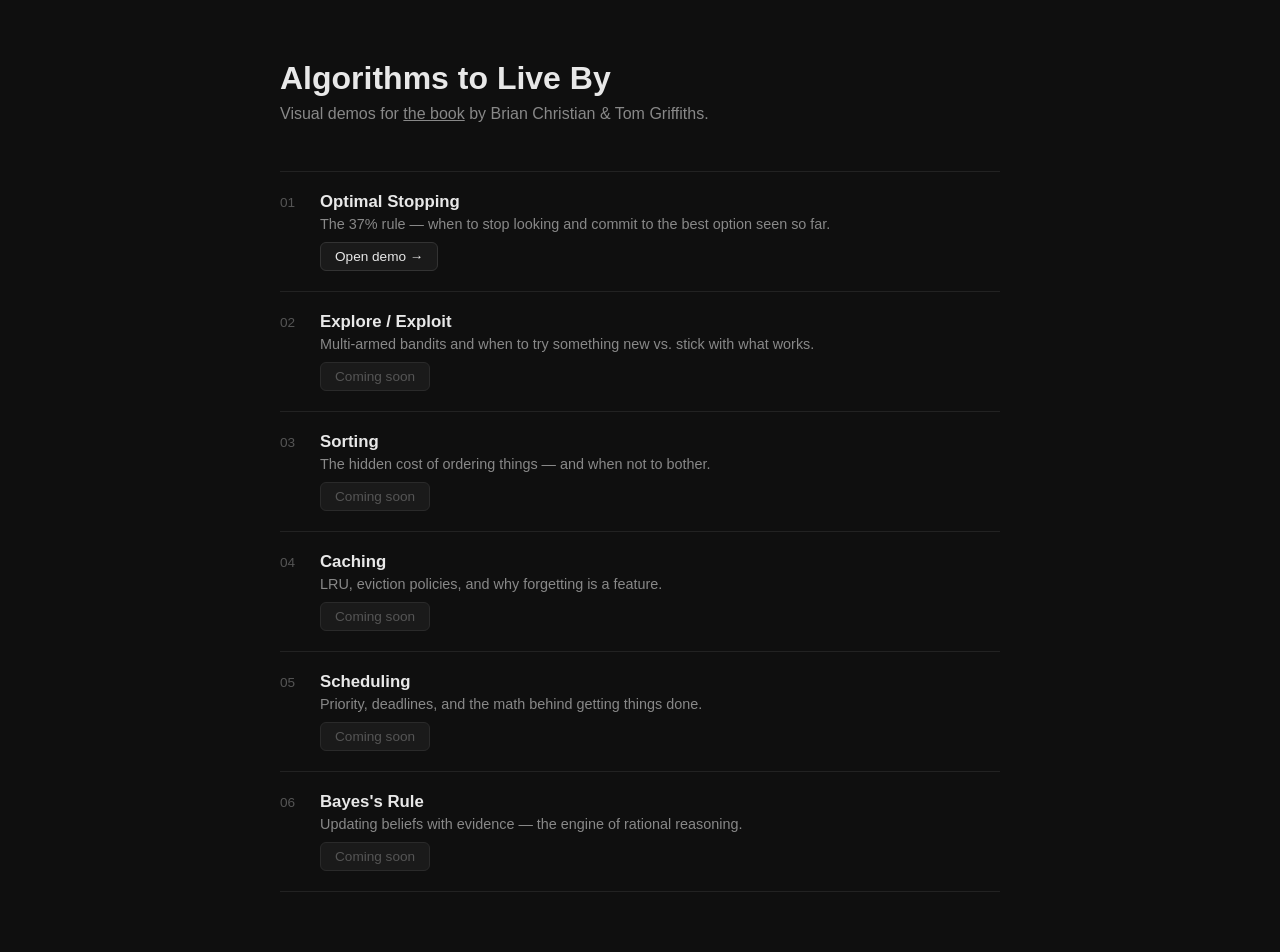
==== index.html @ 540d8eff "initial commit" ====
<!DOCTYPE html>
<html lang="en">
<head>
  <meta charset="UTF-8">
  <meta name="viewport" content="width=device-width, initial-scale=1.0">
  <title>Algorithms to Live By — Visual Demos</title>
  <style>
    * { box-sizing: border-box; margin: 0; padding: 0; }
    body {
      font-family: -apple-system, BlinkMacSystemFont, "Segoe UI", sans-serif;
      background: #0f0f0f;
      color: #e8e8e8;
      min-height: 100vh;
      padding: 60px 24px;
    }
    .container { max-width: 720px; margin: 0 auto; }
    h1 { font-size: 2rem; font-weight: 700; margin-bottom: 8px; }
    .subtitle { color: #888; margin-bottom: 48px; font-size: 1rem; }
    .subtitle a { color: #888; }
    .chapter-list { list-style: none; }
    .chapter-list li {
      border-top: 1px solid #222;
      padding: 20px 0;
      display: flex;
      align-items: baseline;
      gap: 16px;
    }
    .chapter-list li:last-child { border-bottom: 1px solid #222; }
    .num { color: #555; font-size: 0.85rem; min-width: 24px; }
    .info { flex: 1; }
    .info h2 { font-size: 1.05rem; font-weight: 600; margin-bottom: 4px; }
    .info p { color: #888; font-size: 0.9rem; }
    a.demo-link {
      display: inline-block;
      margin-top: 10px;
      padding: 6px 14px;
      background: #1a1a1a;
      border: 1px solid #333;
      border-radius: 6px;
      color: #e8e8e8;
      text-decoration: none;
      font-size: 0.85rem;
      transition: border-color 0.15s;
    }
    a.demo-link:hover { border-color: #666; }
    .badge-soon {
      display: inline-block;
      margin-top: 10px;
      padding: 6px 14px;
      background: #1a1a1a;
      border: 1px solid #2a2a2a;
      border-radius: 6px;
      color: #555;
      font-size: 0.85rem;
    }
  </style>
</head>
<body>
  <div class="container">
    <h1>Algorithms to Live By</h1>
    <p class="subtitle">Visual demos for <a href="https://algorithmstoliveby.com" target="_blank">the book</a> by Brian Christian &amp; Tom Griffiths.</p>

    <ul class="chapter-list">
      <li>
        <span class="num">01</span>
        <div class="info">
          <h2>Optimal Stopping</h2>
          <p>The 37% rule — when to stop looking and commit to the best option seen so far.</p>
          <a class="demo-link" href="chapters/01-optimal-stopping/">Open demo →</a>
        </div>
      </li>
      <li>
        <span class="num">02</span>
        <div class="info">
          <h2>Explore / Exploit</h2>
          <p>Multi-armed bandits and when to try something new vs. stick with what works.</p>
          <span class="badge-soon">Coming soon</span>
        </div>
      </li>
      <li>
        <span class="num">03</span>
        <div class="info">
          <h2>Sorting</h2>
          <p>The hidden cost of ordering things — and when not to bother.</p>
          <span class="badge-soon">Coming soon</span>
        </div>
      </li>
      <li>
        <span class="num">04</span>
        <div class="info">
          <h2>Caching</h2>
          <p>LRU, eviction policies, and why forgetting is a feature.</p>
          <span class="badge-soon">Coming soon</span>
        </div>
      </li>
      <li>
        <span class="num">05</span>
        <div class="info">
          <h2>Scheduling</h2>
          <p>Priority, deadlines, and the math behind getting things done.</p>
          <span class="badge-soon">Coming soon</span>
        </div>
      </li>
      <li>
        <span class="num">06</span>
        <div class="info">
          <h2>Bayes's Rule</h2>
          <p>Updating beliefs with evidence — the engine of rational reasoning.</p>
          <span class="badge-soon">Coming soon</span>
        </div>
      </li>
    </ul>
  </div>
</body>
</html>
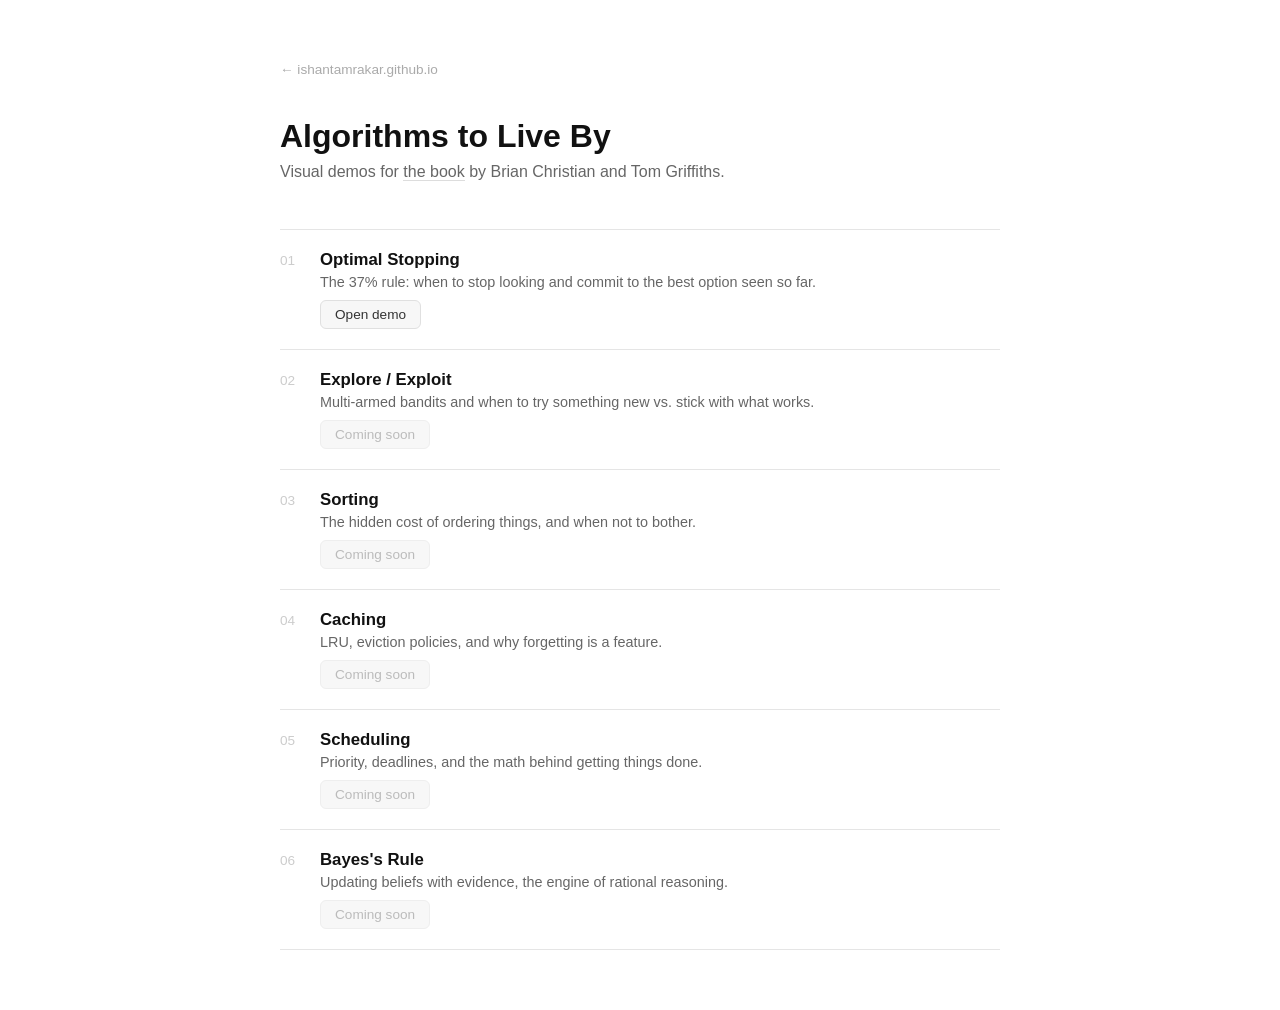
==== commit 5b8df513: "white bg" ====
--- a/index.html
+++ b/index.html
@@ -3,70 +3,75 @@
 <head>
   <meta charset="UTF-8">
   <meta name="viewport" content="width=device-width, initial-scale=1.0">
-  <title>Algorithms to Live By — Visual Demos</title>
+  <title>Algorithms to Live By, Visual Demos</title>
   <style>
     * { box-sizing: border-box; margin: 0; padding: 0; }
     body {
       font-family: -apple-system, BlinkMacSystemFont, "Segoe UI", sans-serif;
-      background: #0f0f0f;
-      color: #e8e8e8;
+      background: #fff;
+      color: #111;
       min-height: 100vh;
       padding: 60px 24px;
     }
     .container { max-width: 720px; margin: 0 auto; }
+    .back { margin-bottom: 40px; }
+    .back a { color: #aaa; text-decoration: none; font-size: 0.85rem; }
+    .back a:hover { color: #666; }
     h1 { font-size: 2rem; font-weight: 700; margin-bottom: 8px; }
-    .subtitle { color: #888; margin-bottom: 48px; font-size: 1rem; }
-    .subtitle a { color: #888; }
+    .subtitle { color: #666; margin-bottom: 48px; font-size: 1rem; }
+    .subtitle a { color: #666; text-decoration: none; border-bottom: 1px solid #ddd; }
+    .subtitle a:hover { border-color: #aaa; }
     .chapter-list { list-style: none; }
     .chapter-list li {
-      border-top: 1px solid #222;
+      border-top: 1px solid #e5e5e5;
       padding: 20px 0;
       display: flex;
       align-items: baseline;
       gap: 16px;
     }
-    .chapter-list li:last-child { border-bottom: 1px solid #222; }
-    .num { color: #555; font-size: 0.85rem; min-width: 24px; }
+    .chapter-list li:last-child { border-bottom: 1px solid #e5e5e5; }
+    .num { color: #ccc; font-size: 0.85rem; min-width: 24px; }
     .info { flex: 1; }
     .info h2 { font-size: 1.05rem; font-weight: 600; margin-bottom: 4px; }
-    .info p { color: #888; font-size: 0.9rem; }
+    .info p { color: #666; font-size: 0.9rem; }
     a.demo-link {
       display: inline-block;
       margin-top: 10px;
       padding: 6px 14px;
-      background: #1a1a1a;
-      border: 1px solid #333;
+      background: #f7f7f7;
+      border: 1px solid #e0e0e0;
       border-radius: 6px;
-      color: #e8e8e8;
+      color: #333;
       text-decoration: none;
       font-size: 0.85rem;
       transition: border-color 0.15s;
     }
-    a.demo-link:hover { border-color: #666; }
+    a.demo-link:hover { border-color: #aaa; }
     .badge-soon {
       display: inline-block;
       margin-top: 10px;
       padding: 6px 14px;
-      background: #1a1a1a;
-      border: 1px solid #2a2a2a;
+      background: #f7f7f7;
+      border: 1px solid #eee;
       border-radius: 6px;
-      color: #555;
+      color: #bbb;
       font-size: 0.85rem;
     }
   </style>
 </head>
 <body>
   <div class="container">
+    <div class="back"><a href="https://ishantamrakar.github.io">← ishantamrakar.github.io</a></div>
     <h1>Algorithms to Live By</h1>
-    <p class="subtitle">Visual demos for <a href="https://algorithmstoliveby.com" target="_blank">the book</a> by Brian Christian &amp; Tom Griffiths.</p>
+    <p class="subtitle">Visual demos for <a href="https://algorithmstoliveby.com" target="_blank">the book</a> by Brian Christian and Tom Griffiths.</p>
 
     <ul class="chapter-list">
       <li>
         <span class="num">01</span>
         <div class="info">
           <h2>Optimal Stopping</h2>
-          <p>The 37% rule — when to stop looking and commit to the best option seen so far.</p>
-          <a class="demo-link" href="chapters/01-optimal-stopping/">Open demo →</a>
+          <p>The 37% rule: when to stop looking and commit to the best option seen so far.</p>
+          <a class="demo-link" href="chapters/01-optimal-stopping/">Open demo</a>
         </div>
       </li>
       <li>
@@ -81,7 +86,7 @@
         <span class="num">03</span>
         <div class="info">
           <h2>Sorting</h2>
-          <p>The hidden cost of ordering things — and when not to bother.</p>
+          <p>The hidden cost of ordering things, and when not to bother.</p>
           <span class="badge-soon">Coming soon</span>
         </div>
       </li>
@@ -105,7 +110,7 @@
         <span class="num">06</span>
         <div class="info">
           <h2>Bayes's Rule</h2>
-          <p>Updating beliefs with evidence — the engine of rational reasoning.</p>
+          <p>Updating beliefs with evidence, the engine of rational reasoning.</p>
           <span class="badge-soon">Coming soon</span>
         </div>
       </li>
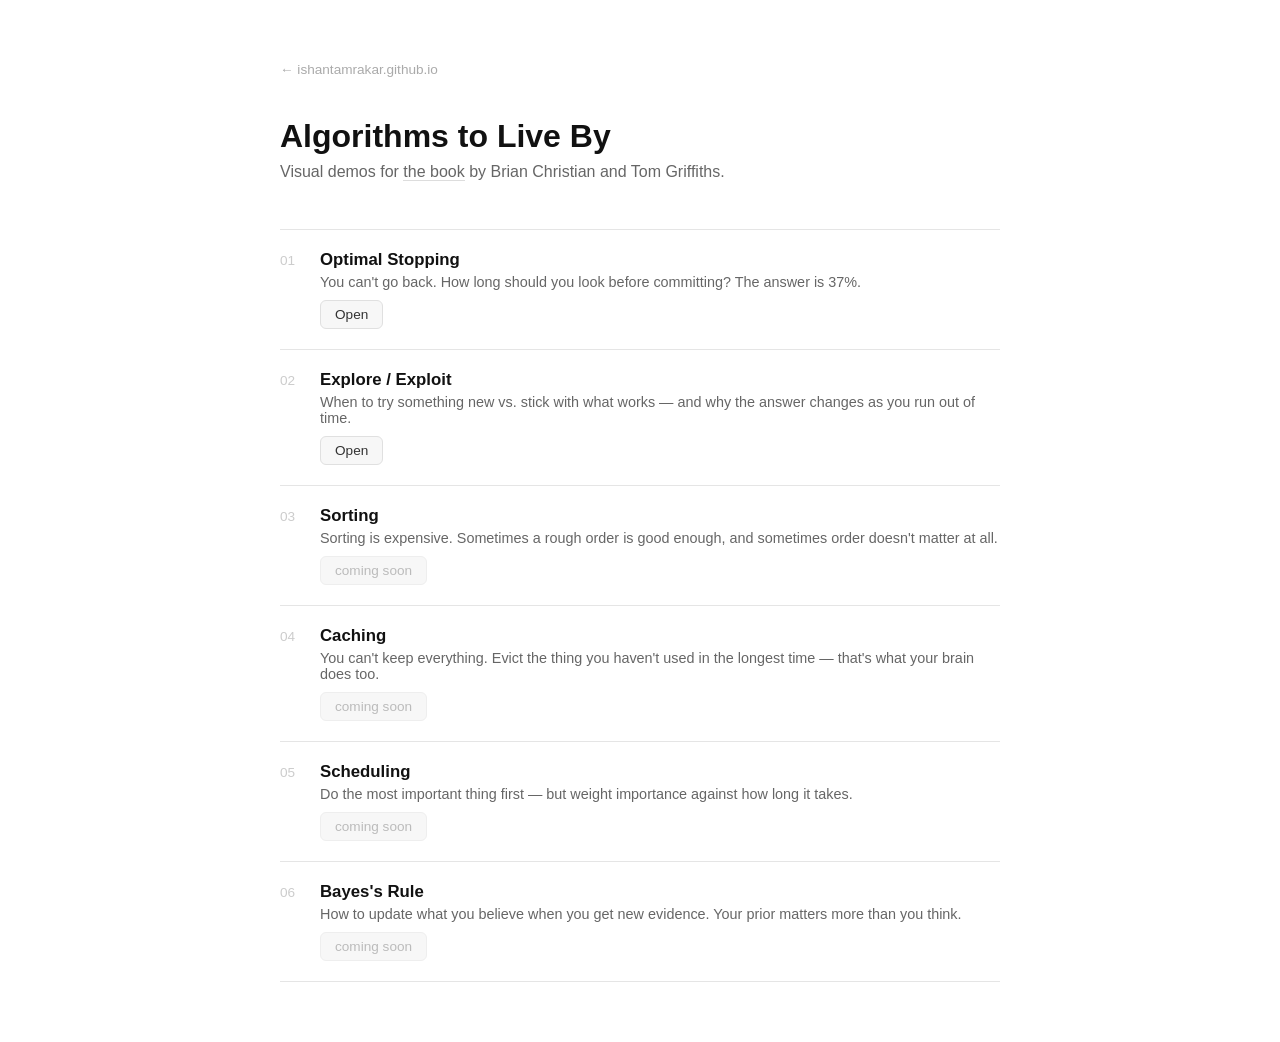
==== commit 23ecb414: "adding ch-2 explore/exploit text" ====
--- a/index.html
+++ b/index.html
@@ -70,48 +70,48 @@
         <span class="num">01</span>
         <div class="info">
           <h2>Optimal Stopping</h2>
-          <p>The 37% rule: when to stop looking and commit to the best option seen so far.</p>
-          <a class="demo-link" href="chapters/01-optimal-stopping/">Open demo</a>
+          <p>You can't go back. How long should you look before committing? The answer is 37%.</p>
+          <a class="demo-link" href="chapters/01-optimal-stopping/">Open</a>
         </div>
       </li>
       <li>
         <span class="num">02</span>
         <div class="info">
           <h2>Explore / Exploit</h2>
-          <p>Multi-armed bandits and when to try something new vs. stick with what works.</p>
-          <span class="badge-soon">Coming soon</span>
+          <p>When to try something new vs. stick with what works — and why the answer changes as you run out of time.</p>
+          <a class="demo-link" href="chapters/02-explore-exploit/">Open</a>
         </div>
       </li>
       <li>
         <span class="num">03</span>
         <div class="info">
           <h2>Sorting</h2>
-          <p>The hidden cost of ordering things, and when not to bother.</p>
-          <span class="badge-soon">Coming soon</span>
+          <p>Sorting is expensive. Sometimes a rough order is good enough, and sometimes order doesn't matter at all.</p>
+          <span class="badge-soon">coming soon</span>
         </div>
       </li>
       <li>
         <span class="num">04</span>
         <div class="info">
           <h2>Caching</h2>
-          <p>LRU, eviction policies, and why forgetting is a feature.</p>
-          <span class="badge-soon">Coming soon</span>
+          <p>You can't keep everything. Evict the thing you haven't used in the longest time — that's what your brain does too.</p>
+          <span class="badge-soon">coming soon</span>
         </div>
       </li>
       <li>
         <span class="num">05</span>
         <div class="info">
           <h2>Scheduling</h2>
-          <p>Priority, deadlines, and the math behind getting things done.</p>
-          <span class="badge-soon">Coming soon</span>
+          <p>Do the most important thing first — but weight importance against how long it takes.</p>
+          <span class="badge-soon">coming soon</span>
         </div>
       </li>
       <li>
         <span class="num">06</span>
         <div class="info">
           <h2>Bayes's Rule</h2>
-          <p>Updating beliefs with evidence, the engine of rational reasoning.</p>
-          <span class="badge-soon">Coming soon</span>
+          <p>How to update what you believe when you get new evidence. Your prior matters more than you think.</p>
+          <span class="badge-soon">coming soon</span>
         </div>
       </li>
     </ul>
